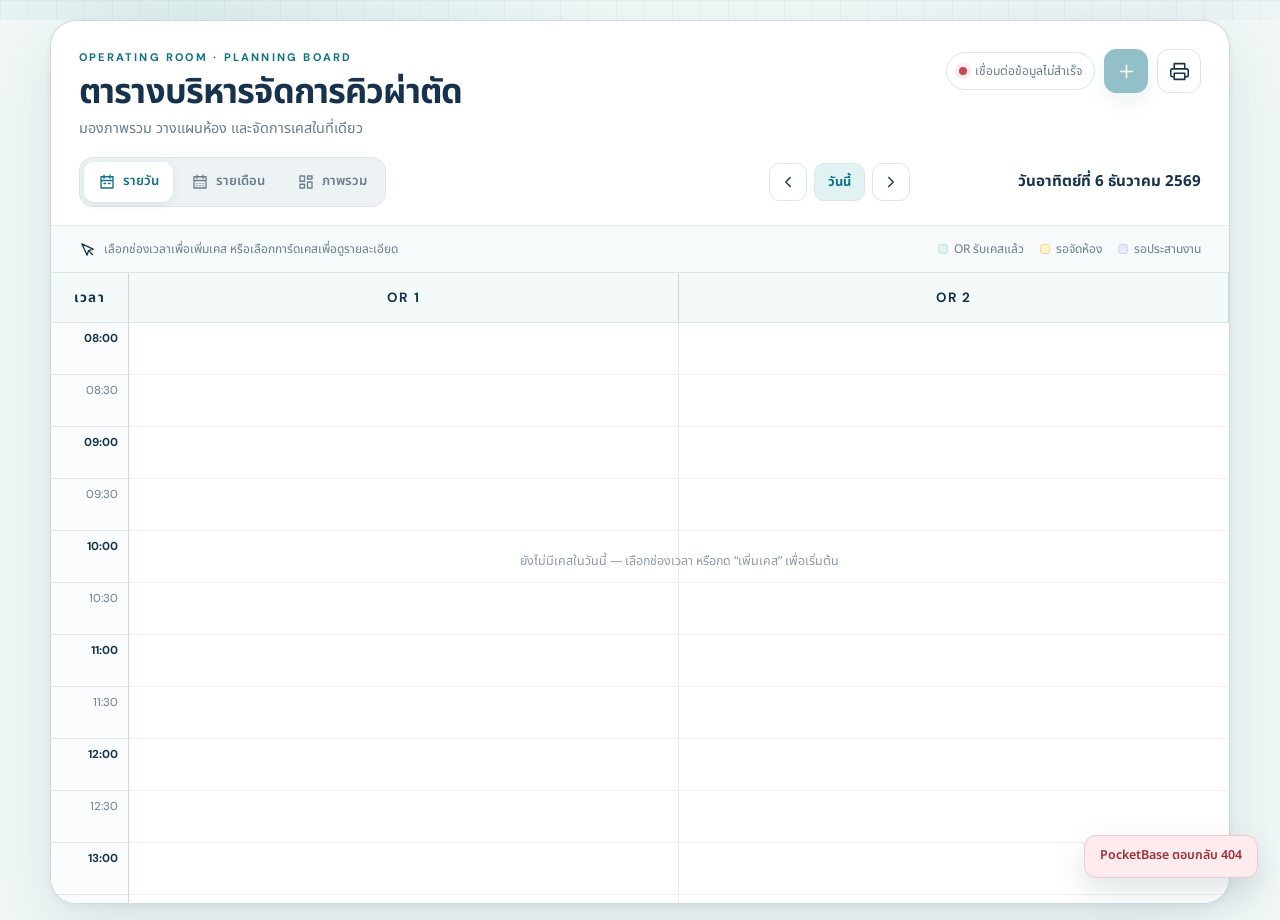
==== index.html @ 8ca9a176 "feat: first version" ====
<!doctype html>
<html lang="th">
  <head>
    <meta charset="UTF-8" />
    <meta name="viewport" content="width=device-width, initial-scale=1.0" />
    <meta
      name="description"
      content="ตารางบริหารจัดการคิวผ่าตัดสำหรับทีม OPD และห้องผ่าตัด"
    />
    <meta name="theme-color" content="#0f7185" />
    <title>OR Planning Board</title>
    <link rel="stylesheet" href="./styles.css" />
    <script src="./config.js" defer></script>
    <script src="./app.js" defer></script>
  </head>
  <body>
    <div class="page-grid" aria-hidden="true"></div>

    <main class="app-shell">
      <header class="app-header">
        <div class="title-wrap">
          <p class="eyebrow">OPERATING ROOM · PLANNING BOARD</p>
          <h1>ตารางบริหารจัดการคิวผ่าตัด</h1>
          <p class="subtitle">มองภาพรวม วางแผนห้อง และจัดการเคสในที่เดียว</p>
        </div>

        <div class="header-actions">
          <button
            id="sync-status"
            class="sync-chip"
            type="button"
            aria-label="สถานะการจัดเก็บข้อมูล"
          >
            <span class="sync-dot" aria-hidden="true"></span>
            <span id="sync-status-label">กำลังเตรียมข้อมูล</span>
          </button>
          <button
            id="add-case-button"
            class="icon-button primary"
            type="button"
            aria-label="เพิ่มเคสผ่าตัด"
            title="เพิ่มเคสผ่าตัด"
          >
            <svg viewBox="0 0 24 24" aria-hidden="true">
              <path d="M12 5v14M5 12h14" />
            </svg>
          </button>
          <button
            id="print-button"
            class="icon-button"
            type="button"
            aria-label="พิมพ์ตาราง"
            title="พิมพ์ตาราง"
          >
            <svg viewBox="0 0 24 24" aria-hidden="true">
              <path d="M6 9V3h12v6M6 18H4a2 2 0 0 1-2-2v-5a2 2 0 0 1 2-2h16a2 2 0 0 1 2 2v5a2 2 0 0 1-2 2h-2" />
              <path d="M6 14h12v7H6z" />
            </svg>
          </button>
        </div>
      </header>

      <section class="planner-toolbar" aria-label="ตัวควบคุมตาราง">
        <nav class="view-switcher" aria-label="เลือกรูปแบบการแสดงตาราง">
          <button class="view-tab active" type="button" data-view="daily" aria-label="รายวัน" aria-pressed="true">
            <svg viewBox="0 0 24 24" aria-hidden="true">
              <path d="M4 5h16v15H4zM8 3v4M16 3v4M4 10h16" />
              <path d="M8 14h2M14 14h2" />
            </svg>
            <span>รายวัน</span>
          </button>
          <button class="view-tab" type="button" data-view="monthly" aria-label="รายเดือน" aria-pressed="false">
            <svg viewBox="0 0 24 24" aria-hidden="true">
              <path d="M4 5h16v15H4zM8 3v4M16 3v4M4 10h16" />
              <path d="M8 14h.01M12 14h.01M16 14h.01M8 17h.01M12 17h.01M16 17h.01" />
            </svg>
            <span>รายเดือน</span>
          </button>
          <button class="view-tab" type="button" data-view="dashboard" aria-label="ภาพรวม" aria-pressed="false">
            <svg viewBox="0 0 24 24" aria-hidden="true">
              <path d="M4 4h6v7H4zM14 4h6v4h-6zM14 12h6v8h-6zM4 15h6v5H4z" />
            </svg>
            <span>ภาพรวม</span>
          </button>
        </nav>

        <div class="date-navigator" aria-label="เลือกช่วงเวลาที่แสดง">
          <button id="previous-period" class="small-button" type="button" aria-label="ช่วงเวลาก่อนหน้า">
            <svg viewBox="0 0 24 24" aria-hidden="true"><path d="m15 18-6-6 6-6" /></svg>
          </button>
          <button id="today-button" class="today-button" type="button">วันนี้</button>
          <button id="next-period" class="small-button" type="button" aria-label="ช่วงเวลาถัดไป">
            <svg viewBox="0 0 24 24" aria-hidden="true"><path d="m9 18 6-6-6-6" /></svg>
          </button>
          <p id="date-display" class="date-display" aria-live="polite"></p>
        </div>
      </section>

      <section class="guide-bar" aria-label="คำแนะนำและสถานะ">
        <p>
          <svg viewBox="0 0 24 24" aria-hidden="true">
            <path d="m4 4 7.4 16 2.1-6.5L20 11.4z" />
            <path d="m14 14 5 5" />
          </svg>
          เลือกช่องเวลาเพื่อเพิ่มเคส หรือเลือกการ์ดเคสเพื่อดูรายละเอียด
        </p>
        <div class="legend" aria-label="คำอธิบายสถานะ">
          <span><i class="status-swatch confirmed"></i>OR รับเคสแล้ว</span>
          <span><i class="status-swatch waitlist"></i>รอจัดห้อง</span>
          <span><i class="status-swatch coordination"></i>รอประสานงาน</span>
        </div>
      </section>

      <section id="daily-view" class="view-panel" aria-label="ตารางคิวผ่าตัดรายวัน">
        <div class="timetable-scroll">
          <div id="calendar-grid" class="schedule-grid"></div>
        </div>
      </section>

      <section id="monthly-view" class="view-panel" aria-label="ปฏิทินคิวผ่าตัดรายเดือน" hidden>
        <div class="month-header">
          <div>
            <p class="section-kicker">MONTHLY CAPACITY</p>
            <h2 id="monthly-heading"></h2>
          </div>
          <p id="month-summary" class="month-summary"></p>
        </div>
        <div id="month-grid" class="month-grid"></div>
      </section>

      <section id="dashboard-view" class="view-panel dashboard-panel" aria-label="ภาพรวมคิวผ่าตัด" hidden>
        <div class="dashboard-heading-row">
          <div>
            <p class="section-kicker">MONTHLY SNAPSHOT</p>
            <h2 id="dashboard-heading"></h2>
          </div>
          <p>ภาพรวมภาระงานและสถานะของทุกห้องผ่าตัด</p>
        </div>

        <div class="metric-grid">
          <article class="metric-card total">
            <span class="metric-icon" aria-hidden="true">
              <svg viewBox="0 0 24 24"><path d="M4 5h16v15H4zM8 3v4M16 3v4M4 10h16" /></svg>
            </span>
            <div><p>เคสทั้งหมด</p><strong id="metric-total">0</strong><small>เคสในเดือนนี้</small></div>
          </article>
          <article class="metric-card confirmed">
            <span class="metric-icon" aria-hidden="true">
              <svg viewBox="0 0 24 24"><path d="m5 12 4 4L19 6" /></svg>
            </span>
            <div><p>รับเคสแล้ว</p><strong id="metric-confirmed">0</strong><small>พร้อมเข้าตาราง OR</small></div>
          </article>
          <article class="metric-card waitlist">
            <span class="metric-icon" aria-hidden="true">
              <svg viewBox="0 0 24 24"><circle cx="12" cy="12" r="9" /><path d="M12 7v5l3 2" /></svg>
            </span>
            <div><p>รอจัดห้อง</p><strong id="metric-waitlist">0</strong><small>ต้องจัดสรรเวลา</small></div>
          </article>
          <article class="metric-card coordination">
            <span class="metric-icon" aria-hidden="true">
              <svg viewBox="0 0 24 24"><path d="M8 11a4 4 0 1 1 8 0v3a4 4 0 0 1-8 0z" /><path d="M5 20c1.5-3 4-4 7-4s5.5 1 7 4" /></svg>
            </span>
            <div><p>รอประสานงาน</p><strong id="metric-coordination">0</strong><small>ติดตามข้อมูลเพิ่มเติม</small></div>
          </article>
        </div>

        <div class="dashboard-grid">
          <article class="dashboard-card">
            <div class="card-heading">
              <div><p class="section-kicker">STATUS MIX</p><h3>สัดส่วนสถานะ</h3></div>
            </div>
            <div id="status-breakdown" class="status-breakdown"></div>
          </article>

          <article class="dashboard-card">
            <div class="card-heading">
              <div><p class="section-kicker">BUSIEST DAYS</p><h3>วันที่มีเคสมากที่สุด</h3></div>
            </div>
            <div id="busy-days-list" class="busy-days-list"></div>
          </article>

          <article class="dashboard-card usage-card">
            <div class="card-heading">
              <div><p class="section-kicker">ROOM LOAD</p><h3>ชั่วโมงใช้งานห้องผ่าตัด</h3></div>
            </div>
            <div id="room-usage" class="room-usage"></div>
          </article>
        </div>
      </section>
    </main>

    <div id="case-modal" class="modal" hidden>
      <button class="modal-backdrop" type="button" data-close-modal aria-label="ปิดหน้าต่าง"></button>
      <section class="modal-card case-modal-card" role="dialog" aria-modal="true" aria-labelledby="case-form-title">
        <header class="modal-header">
          <div>
            <p class="section-kicker">SURGERY CASE</p>
            <h2 id="case-form-title">เพิ่มเคสผ่าตัด</h2>
          </div>
          <button id="close-modal" class="icon-button compact" type="button" aria-label="ปิดหน้าต่าง">
            <svg viewBox="0 0 24 24" aria-hidden="true"><path d="M6 6l12 12M18 6 6 18" /></svg>
          </button>
        </header>

        <form id="case-form" novalidate>
          <div class="form-grid">
            <label class="field">
              <span>วันผ่าตัด</span>
              <input id="surgery-date" name="surgery_date" type="date" required />
            </label>
            <label class="field">
              <span>ห้องผ่าตัด</span>
              <select id="operating-room" name="operating_room" required>
                <option value="OR 1">OR 1</option>
                <option value="OR 2">OR 2</option>
              </select>
            </label>
            <label class="field">
              <span>เวลาเริ่ม</span>
              <select id="start-time" name="start_time" required></select>
            </label>
            <label class="field">
              <span>ระยะเวลาโดยประมาณ</span>
              <select id="duration" name="duration" required>
                <option value="30">30 นาที</option>
                <option value="60" selected>60 นาที</option>
                <option value="90">90 นาที</option>
                <option value="120">2 ชั่วโมง</option>
                <option value="180">3 ชั่วโมง</option>
                <option value="240">4 ชั่วโมง</option>
              </select>
            </label>
            <label class="field full">
              <span>รายชื่อผู้ป่วย (ชื่อ–นามสกุล)</span>
              <input
                id="patient-name"
                name="patient_name"
                type="text"
                placeholder="กรอกชื่อและนามสกุลผู้ป่วย"
                autocomplete="off"
                required
              />
            </label>
            <label class="field">
              <span>HN</span>
              <input id="hn" name="hn" type="text" placeholder="ตัวอย่าง: HN-000123" autocomplete="off" />
            </label>
            <label class="field">
              <span>แพทย์ผู้ทำหัตถการ</span>
              <input id="doctor" name="doctor" type="text" placeholder="ชื่อแพทย์" autocomplete="off" required />
            </label>
            <label class="field full">
              <span>หัตถการ</span>
              <textarea
                id="procedure"
                name="procedure"
                rows="3"
                placeholder="ระบุชื่อหัตถการหรือรายละเอียดสำคัญ"
                required
              ></textarea>
            </label>
            <label class="field">
              <span>ประเภทการระงับความรู้สึก</span>
              <select id="anesthesia" name="anesthesia" required>
                <option value="general">ดมยาสลบ</option>
                <option value="local">ฉีดยาชา</option>
                <option value="regional">ระงับความรู้สึกเฉพาะส่วน</option>
              </select>
            </label>
            <label class="field">
              <span>สถานะ</span>
              <select id="status" name="status" required>
                <option value="confirmed">OR รับเคสแล้ว</option>
                <option value="waitlist">รอจัดห้อง</option>
                <option value="coordination">รอประสานงาน</option>
              </select>
            </label>
          </div>

          <p id="form-error" class="form-error" role="alert" hidden></p>

          <footer class="modal-actions">
            <button id="delete-case-button" class="button danger ghost" type="button" hidden>ลบเคส</button>
            <span class="action-spacer"></span>
            <button id="cancel-button" class="button secondary" type="button">ยกเลิก</button>
            <button id="save-case-button" class="button primary" type="submit">
              <span class="button-label">บันทึกลงตาราง</span>
              <span class="button-loader" aria-hidden="true"></span>
            </button>
          </footer>
        </form>
      </section>
    </div>

    <div id="delete-modal" class="modal" hidden>
      <button class="modal-backdrop" type="button" data-close-delete aria-label="ปิดหน้าต่าง"></button>
      <section class="modal-card confirm-card" role="alertdialog" aria-modal="true" aria-labelledby="delete-title">
        <div class="danger-mark" aria-hidden="true">
          <svg viewBox="0 0 24 24"><path d="M12 8v5M12 17h.01" /><path d="M10.3 3.8 2.6 17.2A2 2 0 0 0 4.3 20h15.4a2 2 0 0 0 1.7-2.8L13.7 3.8a2 2 0 0 0-3.4 0z" /></svg>
        </div>
        <h2 id="delete-title">ลบเคสนี้ใช่ไหม</h2>
        <p>ข้อมูลเคสจะถูกนำออกจากตาราง และไม่สามารถย้อนกลับได้</p>
        <div class="confirm-actions">
          <button id="keep-case-button" class="button secondary" type="button">เก็บเคสไว้</button>
          <button id="confirm-delete-button" class="button danger" type="button">ลบเคส</button>
        </div>
      </section>
    </div>

    <div id="auth-modal" class="modal" hidden>
      <button class="modal-backdrop" type="button" data-close-auth aria-label="ปิดหน้าต่าง"></button>
      <section class="modal-card auth-card" role="dialog" aria-modal="true" aria-labelledby="auth-title">
        <header class="modal-header">
          <div>
            <h2 id="auth-title">เข้าสู่ระบบสำหรับเจ้าหน้าที่</h2>
          </div>
          <button id="close-auth" class="icon-button compact" type="button" aria-label="ปิดหน้าต่าง">
            <svg viewBox="0 0 24 24" aria-hidden="true"><path d="M6 6l12 12M18 6 6 18" /></svg>
          </button>
        </header>
        <form id="auth-form">
          <label class="field">
            <span>อีเมล</span>
            <input id="auth-identity" name="identity" type="text" autocomplete="username" required />
          </label>
          <label class="field">
            <span>รหัสผ่าน</span>
            <input id="auth-password" name="password" type="password" autocomplete="current-password" required />
          </label>
          <p id="auth-error" class="form-error" role="alert" hidden></p>
          <div class="confirm-actions auth-actions">
            <button id="logout-button" class="button danger ghost" type="button" hidden>ออกจากระบบ</button>
            <button id="login-button" class="button primary" type="submit">เข้าสู่ระบบ</button>
          </div>
        </form>
      </section>
    </div>

    <div id="toast" class="toast" role="status" aria-live="polite" aria-atomic="true"></div>

    <template id="empty-state-template">
      <div class="empty-state">
        <span class="empty-icon" aria-hidden="true">
          <svg viewBox="0 0 24 24"><path d="M4 5h16v15H4zM8 3v4M16 3v4M4 10h16" /><path d="M9 15h6" /></svg>
        </span>
        <p></p>
      </div>
    </template>
  </body>
</html>
---- styles.css ----
@import url("https://fonts.googleapis.com/css2?family=DM+Sans:wght@400;500;600;700&family=Noto+Sans+Thai:wght@400;500;600;700&display=swap");

:root {
  color-scheme: light;
  --ink: #17324d;
  --muted: #6b7d8d;
  --subtle: #8c9aa7;
  --line: #dce5e8;
  --line-strong: #cbd8dc;
  --canvas: #f2f8f8;
  --surface: #ffffff;
  --surface-soft: #f7fafb;
  --teal: #0f7185;
  --teal-dark: #0a5c6e;
  --teal-soft: #e1f2f2;
  --confirmed: #36a68d;
  --confirmed-soft: #dff4ee;
  --waitlist: #d7a927;
  --waitlist-soft: #fff3cc;
  --coordination: #6d83b3;
  --coordination-soft: #e4ebf8;
  --danger: #c44b53;
  --danger-soft: #fdebed;
  --shadow: 0 24px 70px rgba(35, 73, 86, 0.13), 0 2px 8px rgba(35, 73, 86, 0.06);
  --slot-height: 52px;
}

* {
  box-sizing: border-box;
}

html {
  min-width: 320px;
  background: var(--canvas);
}

body {
  margin: 0;
  min-width: 320px;
  min-height: 100vh;
  color: var(--ink);
  font-family: "Noto Sans Thai", "DM Sans", system-ui, -apple-system, BlinkMacSystemFont, "Segoe UI", sans-serif;
  line-height: 1.5;
  background: var(--canvas);
}

button,
input,
select,
textarea {
  font: inherit;
}

button {
  color: inherit;
}

button:focus-visible,
input:focus-visible,
select:focus-visible,
textarea:focus-visible {
  outline: 3px solid rgba(15, 113, 133, 0.22);
  outline-offset: 2px;
}

[hidden] {
  display: none !important;
}

.page-grid {
  position: fixed;
  inset: 0;
  z-index: -1;
  background-image:
    linear-gradient(rgba(20, 95, 110, 0.045) 1px, transparent 1px),
    linear-gradient(90deg, rgba(20, 95, 110, 0.045) 1px, transparent 1px),
    radial-gradient(circle at 15% 0%, rgba(62, 165, 174, 0.11), transparent 30%),
    radial-gradient(circle at 90% 20%, rgba(109, 131, 179, 0.08), transparent 28%);
  background-size: 28px 28px, 28px 28px, auto, auto;
}

.app-shell {
  width: min(1180px, calc(100% - 40px));
  min-height: calc(100vh - 40px);
  margin: 20px auto;
  overflow: hidden;
  border: 1px solid rgba(188, 207, 211, 0.75);
  border-radius: 26px;
  background: rgba(255, 255, 255, 0.94);
  box-shadow: var(--shadow);
  backdrop-filter: blur(18px);
}

.app-header {
  display: flex;
  align-items: flex-start;
  justify-content: space-between;
  gap: 24px;
  padding: 28px 28px 18px;
}

.title-wrap {
  min-width: 0;
}

.eyebrow,
.section-kicker {
  margin: 0 0 5px;
  color: var(--teal);
  font-family: "DM Sans", sans-serif;
  font-size: 0.69rem;
  font-weight: 700;
  letter-spacing: 0.2em;
}

h1,
h2,
h3,
p {
  margin-top: 0;
}

h1 {
  margin-bottom: 4px;
  font-size: clamp(1.55rem, 3vw, 2.15rem);
  line-height: 1.25;
  letter-spacing: -0.025em;
}

.subtitle {
  margin-bottom: 0;
  color: var(--muted);
  font-size: 0.9rem;
}

.header-actions {
  display: flex;
  align-items: center;
  gap: 9px;
}

.icon-button,
.small-button,
.view-tab,
.today-button,
.sync-chip {
  border: 1px solid var(--line);
  background: var(--surface);
  cursor: pointer;
  transition: border-color 160ms ease, background 160ms ease, color 160ms ease, transform 160ms ease, box-shadow 160ms ease;
}

.icon-button:hover,
.small-button:hover,
.today-button:hover,
.sync-chip:hover {
  border-color: #b7cacf;
  background: var(--surface-soft);
}

.icon-button:active,
.small-button:active,
.today-button:active,
.view-tab:active,
.button:active {
  transform: translateY(1px);
}

.icon-button:disabled,
.slot-cell:disabled {
  cursor: not-allowed;
  opacity: 0.45;
}

.icon-button {
  display: inline-grid;
  width: 44px;
  height: 44px;
  flex: 0 0 auto;
  place-items: center;
  padding: 0;
  border-radius: 12px;
}

.icon-button.primary {
  border-color: var(--teal);
  color: #fff;
  background: var(--teal);
  box-shadow: 0 8px 20px rgba(15, 113, 133, 0.18);
}

.icon-button.primary:hover {
  border-color: var(--teal-dark);
  background: var(--teal-dark);
}

.icon-button.compact {
  width: 40px;
  height: 40px;
}

.icon-button svg,
.small-button svg,
.view-tab svg,
.guide-bar svg,
.metric-icon svg,
.empty-icon svg,
.danger-mark svg {
  width: 21px;
  height: 21px;
  fill: none;
  stroke: currentColor;
  stroke-width: 1.8;
  stroke-linecap: round;
  stroke-linejoin: round;
}

.sync-chip {
  display: inline-flex;
  align-items: center;
  gap: 8px;
  min-height: 38px;
  padding: 7px 12px;
  border-radius: 999px;
  color: var(--muted);
  font-size: 0.76rem;
  white-space: nowrap;
}

.sync-chip:disabled {
  cursor: default;
}

.sync-dot {
  width: 8px;
  height: 8px;
  flex: 0 0 auto;
  border-radius: 50%;
  background: var(--confirmed);
  box-shadow: 0 0 0 4px var(--confirmed-soft);
}

.sync-chip.loading .sync-dot {
  background: var(--waitlist);
  box-shadow: 0 0 0 4px var(--waitlist-soft);
  animation: pulse 1.2s infinite;
}

.sync-chip.error .sync-dot {
  background: var(--danger);
  box-shadow: 0 0 0 4px var(--danger-soft);
}

@keyframes pulse {
  50% { opacity: 0.45; }
}

.planner-toolbar {
  display: flex;
  align-items: center;
  justify-content: space-between;
  gap: 18px;
  padding: 0 28px 18px;
}

.view-switcher {
  display: flex;
  gap: 4px;
  padding: 4px;
  border: 1px solid var(--line);
  border-radius: 14px;
  background: #edf3f4;
}

.view-tab {
  display: inline-flex;
  align-items: center;
  gap: 7px;
  min-height: 40px;
  padding: 8px 13px;
  border-color: transparent;
  border-radius: 10px;
  color: var(--muted);
  background: transparent;
  font-size: 0.82rem;
  font-weight: 600;
}

.view-tab svg {
  width: 18px;
  height: 18px;
}

.view-tab:hover {
  color: var(--ink);
}

.view-tab.active {
  color: var(--teal);
  background: #fff;
  box-shadow: 0 2px 8px rgba(32, 70, 82, 0.1);
}

.date-navigator {
  display: flex;
  align-items: center;
  gap: 7px;
}

.small-button,
.today-button {
  height: 38px;
  border-radius: 10px;
}

.small-button {
  display: inline-grid;
  width: 38px;
  place-items: center;
  padding: 0;
}

.small-button svg {
  width: 18px;
  height: 18px;
}

.today-button {
  padding: 0 13px;
  color: var(--teal);
  background: var(--teal-soft);
  font-size: 0.8rem;
  font-weight: 700;
}

.date-display {
  min-width: 270px;
  margin: 0 0 0 14px;
  color: var(--ink);
  font-size: 0.95rem;
  font-weight: 700;
  text-align: right;
}

.guide-bar {
  display: flex;
  align-items: center;
  justify-content: space-between;
  gap: 18px;
  min-height: 48px;
  padding: 10px 28px;
  border-top: 1px solid #e8eef0;
  border-bottom: 1px solid var(--line);
  color: var(--muted);
  background: #f6fafb;
  font-size: 0.75rem;
}

.guide-bar p {
  display: flex;
  align-items: center;
  gap: 8px;
  margin: 0;
}

.guide-bar svg {
  width: 17px;
  height: 17px;
  color: var(--ink);
}

.legend {
  display: flex;
  align-items: center;
  gap: 16px;
  white-space: nowrap;
}

.legend span {
  display: inline-flex;
  align-items: center;
  gap: 6px;
}

.status-swatch {
  width: 10px;
  height: 10px;
  border-radius: 3px;
}

.status-swatch.confirmed { background: var(--confirmed-soft); border: 1px solid #bfe6da; }
.status-swatch.waitlist { background: var(--waitlist-soft); border: 1px solid #f0d98e; }
.status-swatch.coordination { background: var(--coordination-soft); border: 1px solid #ccd7ec; }

.view-panel {
  min-height: 520px;
}

.timetable-scroll {
  overflow: auto;
  max-height: calc(100vh - 270px);
  min-height: 520px;
}

.schedule-grid {
  position: relative;
  display: grid;
  grid-template-columns: 78px minmax(310px, 1fr) minmax(310px, 1fr);
  grid-template-rows: 50px repeat(24, var(--slot-height));
  min-width: 700px;
}

.grid-header,
.time-cell,
.slot-cell {
  border-right: 1px solid var(--line-strong);
  border-bottom: 1px solid var(--line);
}

.grid-header {
  position: sticky;
  top: 0;
  z-index: 8;
  display: grid;
  place-items: center;
  color: var(--ink);
  background: rgba(244, 249, 249, 0.98);
  font-family: "DM Sans", "Noto Sans Thai", sans-serif;
  font-size: 0.84rem;
  font-weight: 700;
  letter-spacing: 0.08em;
  backdrop-filter: blur(8px);
}

.grid-header:last-of-type,
.slot-cell.room-two {
  border-right: 0;
}

.time-cell {
  display: flex;
  align-items: flex-start;
  justify-content: flex-end;
  padding: 7px 10px 0 4px;
  color: var(--muted);
  background: #fbfcfd;
  font-family: "DM Sans", sans-serif;
  font-size: 0.72rem;
  font-variant-numeric: tabular-nums;
}

.time-cell.full-hour {
  color: var(--ink);
  font-weight: 700;
}

.slot-cell {
  width: 100%;
  min-width: 0;
  padding: 0;
  border-top: 0;
  border-left: 0;
  color: transparent;
  background: rgba(255, 255, 255, 0.5);
  cursor: cell;
}

.slot-cell:hover {
  background: rgba(15, 113, 133, 0.045);
  box-shadow: inset 0 0 0 1px rgba(15, 113, 133, 0.16);
}

.slot-cell:disabled:hover {
  background: rgba(255, 255, 255, 0.5);
  box-shadow: none;
}

.case-card {
  position: relative;
  z-index: 4;
  display: flex;
  min-height: 0;
  flex-direction: column;
  align-items: flex-start;
  gap: 1px;
  margin: 3px 5px;
  overflow: hidden;
  padding: 7px 10px 6px 13px;
  border: 1px solid transparent;
  border-radius: 9px;
  color: var(--ink);
  text-align: left;
  cursor: pointer;
  box-shadow: 0 2px 8px rgba(39, 73, 80, 0.07);
  transition: filter 140ms ease, transform 140ms ease, box-shadow 140ms ease;
}

.case-card::before {
  position: absolute;
  inset: 0 auto 0 0;
  width: 4px;
  background: currentColor;
  content: "";
}

.case-card:hover {
  z-index: 6;
  filter: saturate(1.08);
  transform: translateY(-1px);
  box-shadow: 0 8px 20px rgba(39, 73, 80, 0.13);
}

.case-card.confirmed {
  border-color: #bee5da;
  color: #21806d;
  background: var(--confirmed-soft);
}

.case-card.waitlist {
  border-color: #efd98e;
  color: #a27a0b;
  background: var(--waitlist-soft);
}

.case-card.coordination {
  border-color: #cbd6eb;
  color: #566e9f;
  background: var(--coordination-soft);
}

.case-card > * {
  max-width: 100%;
  overflow: hidden;
  color: var(--ink);
  text-overflow: ellipsis;
  white-space: nowrap;
}

.case-time {
  font-family: "DM Sans", "Noto Sans Thai", sans-serif;
  font-size: 0.68rem;
  font-weight: 700;
  letter-spacing: 0.02em;
}

.case-patient {
  font-size: 0.78rem;
  font-weight: 700;
}

.case-procedure {
  color: var(--muted);
  font-size: 0.68rem;
}

.daily-empty {
  position: absolute;
  top: 280px;
  left: 78px;
  right: 0;
  z-index: 2;
  color: var(--subtle);
  font-size: 0.78rem;
  text-align: center;
  pointer-events: none;
}

.month-header,
.dashboard-heading-row {
  display: flex;
  align-items: end;
  justify-content: space-between;
  gap: 18px;
  padding: 24px 28px 18px;
}

.month-header h2,
.dashboard-heading-row h2 {
  margin-bottom: 0;
  font-size: 1.35rem;
}

.month-summary,
.dashboard-heading-row > p {
  margin-bottom: 1px;
  color: var(--muted);
  font-size: 0.82rem;
}

.month-grid {
  display: grid;
  grid-template-columns: repeat(7, 1fr);
  padding: 0 28px 28px;
}

.weekday {
  padding: 9px 8px;
  border-bottom: 1px solid var(--line-strong);
  color: var(--muted);
  font-size: 0.72rem;
  font-weight: 700;
  text-align: center;
}

.month-day {
  position: relative;
  min-height: 104px;
  padding: 10px;
  border: 0;
  border-right: 1px solid var(--line);
  border-bottom: 1px solid var(--line);
  color: var(--ink);
  background: #fff;
  text-align: left;
  cursor: pointer;
  transition: background 150ms ease, box-shadow 150ms ease;
}

.month-day:nth-child(7n + 7) {
  border-right: 0;
}

.month-day:hover {
  z-index: 2;
  background: #f6fbfb;
  box-shadow: inset 0 0 0 1px rgba(15, 113, 133, 0.22);
}

.month-day.outside {
  color: #b4bec6;
  background: #fafcfc;
}

.month-day.selected {
  background: #eef8f8;
  box-shadow: inset 0 0 0 2px var(--teal);
}

.month-day.today .day-number {
  color: #fff;
  background: var(--teal);
}

.day-number {
  display: inline-grid;
  width: 28px;
  height: 28px;
  place-items: center;
  border-radius: 50%;
  font-family: "DM Sans", sans-serif;
  font-size: 0.78rem;
  font-weight: 700;
}

.day-case-count {
  position: absolute;
  top: 13px;
  right: 10px;
  color: var(--muted);
  font-size: 0.68rem;
  font-weight: 600;
}

.month-cases {
  display: flex;
  flex-direction: column;
  gap: 4px;
  margin-top: 8px;
}

.month-case {
  display: flex;
  align-items: center;
  gap: 5px;
  min-width: 0;
  color: var(--muted);
  font-size: 0.65rem;
}

.month-case i {
  width: 7px;
  height: 7px;
  flex: 0 0 auto;
  border-radius: 2px;
}

.month-case i.confirmed { background: var(--confirmed); }
.month-case i.waitlist { background: var(--waitlist); }
.month-case i.coordination { background: var(--coordination); }

.month-case span {
  overflow: hidden;
  text-overflow: ellipsis;
  white-space: nowrap;
}

.more-cases {
  color: var(--teal);
  font-size: 0.64rem;
  font-weight: 700;
}

.dashboard-panel {
  padding-bottom: 28px;
  background: #fafcfc;
}

.metric-grid {
  display: grid;
  grid-template-columns: repeat(4, 1fr);
  gap: 12px;
  padding: 0 28px 16px;
}

.metric-card {
  display: flex;
  align-items: center;
  gap: 13px;
  min-width: 0;
  padding: 18px;
  border: 1px solid var(--line);
  border-radius: 16px;
  background: #fff;
  box-shadow: 0 4px 14px rgba(43, 72, 82, 0.045);
}

.metric-icon {
  display: grid;
  width: 42px;
  height: 42px;
  flex: 0 0 auto;
  place-items: center;
  border-radius: 13px;
  color: var(--teal);
  background: var(--teal-soft);
}

.metric-card.confirmed .metric-icon { color: var(--confirmed); background: var(--confirmed-soft); }
.metric-card.waitlist .metric-icon { color: #ac810f; background: var(--waitlist-soft); }
.metric-card.coordination .metric-icon { color: var(--coordination); background: var(--coordination-soft); }

.metric-card p,
.metric-card small {
  display: block;
  margin: 0;
  color: var(--muted);
}

.metric-card p {
  font-size: 0.76rem;
  font-weight: 600;
}

.metric-card strong {
  display: block;
  margin: 1px 0 -1px;
  font-family: "DM Sans", sans-serif;
  font-size: 1.65rem;
  line-height: 1.1;
}

.metric-card small {
  overflow: hidden;
  font-size: 0.64rem;
  text-overflow: ellipsis;
  white-space: nowrap;
}

.dashboard-grid {
  display: grid;
  grid-template-columns: 1fr 1fr;
  gap: 14px;
  padding: 0 28px;
}

.dashboard-card {
  min-width: 0;
  padding: 20px;
  border: 1px solid var(--line);
  border-radius: 16px;
  background: #fff;
}

.dashboard-card.usage-card {
  grid-column: 1 / -1;
}

.card-heading {
  display: flex;
  align-items: center;
  justify-content: space-between;
  margin-bottom: 18px;
}

.card-heading h3 {
  margin-bottom: 0;
  font-size: 1rem;
}

.status-breakdown {
  display: flex;
  flex-direction: column;
  gap: 14px;
}

.breakdown-row {
  display: grid;
  grid-template-columns: minmax(110px, auto) 1fr 42px;
  align-items: center;
  gap: 10px;
  font-size: 0.75rem;
}

.breakdown-label {
  display: inline-flex;
  align-items: center;
  gap: 7px;
  white-space: nowrap;
}

.breakdown-label i {
  width: 9px;
  height: 9px;
  border-radius: 3px;
}

.breakdown-track,
.usage-track {
  height: 8px;
  overflow: hidden;
  border-radius: 999px;
  background: #edf2f3;
}

.breakdown-bar,
.usage-bar {
  width: 0;
  height: 100%;
  border-radius: inherit;
  transition: width 300ms ease;
}

.breakdown-number {
  color: var(--muted);
  font-family: "DM Sans", sans-serif;
  font-size: 0.7rem;
  text-align: right;
}

.busy-days-list {
  display: flex;
  min-height: 118px;
  flex-direction: column;
  gap: 8px;
}

.busy-day {
  display: grid;
  grid-template-columns: 34px 1fr auto;
  align-items: center;
  gap: 10px;
  padding: 7px 9px;
  border-radius: 10px;
  background: var(--surface-soft);
}

.busy-rank {
  display: grid;
  width: 26px;
  height: 26px;
  place-items: center;
  border-radius: 8px;
  color: var(--teal);
  background: var(--teal-soft);
  font-family: "DM Sans", sans-serif;
  font-size: 0.7rem;
  font-weight: 700;
}

.busy-date {
  margin: 0;
  font-size: 0.74rem;
  font-weight: 600;
}

.busy-count {
  color: var(--muted);
  font-size: 0.7rem;
}

.room-usage {
  display: grid;
  grid-template-columns: repeat(2, 1fr);
  gap: 20px;
}

.usage-item {
  display: grid;
  grid-template-columns: 50px 1fr auto;
  align-items: center;
  gap: 12px;
}

.usage-room {
  font-family: "DM Sans", sans-serif;
  font-size: 0.78rem;
  font-weight: 700;
}

.usage-value {
  color: var(--muted);
  font-family: "DM Sans", "Noto Sans Thai", sans-serif;
  font-size: 0.7rem;
  white-space: nowrap;
}

.empty-state {
  display: flex;
  min-height: 118px;
  flex-direction: column;
  align-items: center;
  justify-content: center;
  gap: 8px;
  color: var(--subtle);
  text-align: center;
}

.empty-state p {
  margin: 0;
  font-size: 0.75rem;
}

.empty-icon {
  display: grid;
  width: 38px;
  height: 38px;
  place-items: center;
  border-radius: 12px;
  color: var(--teal);
  background: var(--teal-soft);
}

.modal {
  position: fixed;
  inset: 0;
  z-index: 50;
  display: grid;
  overflow: auto;
  place-items: center;
  padding: 28px 16px;
}

.modal-backdrop {
  position: fixed;
  inset: 0;
  border: 0;
  background: rgba(29, 53, 67, 0.56);
  cursor: default;
  backdrop-filter: blur(5px);
  animation: fade-in 160ms ease both;
}

.modal-card {
  position: relative;
  z-index: 1;
  width: min(100%, 680px);
  overflow: hidden;
  border: 1px solid rgba(255, 255, 255, 0.7);
  border-radius: 20px;
  background: #fff;
  box-shadow: 0 30px 90px rgba(20, 42, 52, 0.28);
  animation: modal-in 180ms ease both;
}

@keyframes fade-in {
  from { opacity: 0; }
}

@keyframes modal-in {
  from { opacity: 0; transform: translateY(10px) scale(0.985); }
}

.modal-header {
  display: flex;
  align-items: center;
  justify-content: space-between;
  gap: 18px;
  padding: 20px 20px 17px;
  border-bottom: 1px solid var(--line);
}

.modal-header h2 {
  margin-bottom: 0;
  font-size: 1.25rem;
}

#case-form,
#auth-form {
  padding: 18px 20px 20px;
}

.form-grid {
  display: grid;
  grid-template-columns: 1fr 1fr;
  gap: 14px;
}

.field {
  display: flex;
  min-width: 0;
  flex-direction: column;
  gap: 6px;
  color: var(--ink);
  font-size: 0.78rem;
  font-weight: 600;
}

.field.full {
  grid-column: 1 / -1;
}

.field input,
.field select,
.field textarea {
  width: 100%;
  min-height: 44px;
  padding: 9px 11px;
  border: 1px solid var(--line-strong);
  border-radius: 10px;
  color: var(--ink);
  background: #fff;
  font-size: 0.85rem;
  font-weight: 400;
  transition: border-color 150ms ease, box-shadow 150ms ease;
}

.field textarea {
  min-height: 84px;
  resize: vertical;
}

.field input::placeholder,
.field textarea::placeholder {
  color: #a3afb7;
}

.field input:hover,
.field select:hover,
.field textarea:hover {
  border-color: #aebfc4;
}

.field input:focus,
.field select:focus,
.field textarea:focus {
  border-color: var(--teal);
  outline: 0;
  box-shadow: 0 0 0 3px rgba(15, 113, 133, 0.12);
}

.form-error {
  margin: 14px 0 0;
  padding: 9px 11px;
  border-radius: 9px;
  color: #9c3038;
  background: var(--danger-soft);
  font-size: 0.75rem;
  font-weight: 500;
}

.modal-actions {
  display: flex;
  align-items: center;
  gap: 9px;
  margin: 20px -20px -20px;
  padding: 14px 20px;
  border-top: 1px solid var(--line);
  background: #fbfcfc;
}

.action-spacer {
  flex: 1;
}

.button {
  min-height: 41px;
  padding: 9px 15px;
  border: 1px solid transparent;
  border-radius: 10px;
  font-size: 0.8rem;
  font-weight: 700;
  cursor: pointer;
  transition: background 150ms ease, border-color 150ms ease, transform 150ms ease, opacity 150ms ease;
}

.button.primary {
  color: #fff;
  background: var(--teal);
}

.button.primary:hover { background: var(--teal-dark); }

.button.secondary {
  border-color: var(--line);
  color: var(--muted);
  background: #fff;
}

.button.secondary:hover { border-color: #b8c9cd; background: var(--surface-soft); }

.button.danger {
  color: #fff;
  background: var(--danger);
}

.button.danger:hover { background: #ac3942; }

.button.danger.ghost {
  color: var(--danger);
  background: var(--danger-soft);
}

.button:disabled {
  cursor: wait;
  opacity: 0.65;
}

.button-loader {
  display: none;
  width: 14px;
  height: 14px;
  border: 2px solid rgba(255, 255, 255, 0.35);
  border-top-color: #fff;
  border-radius: 50%;
  animation: spin 700ms linear infinite;
}

.button.loading {
  display: inline-flex;
  align-items: center;
  gap: 8px;
}

.button.loading .button-loader { display: inline-block; }

@keyframes spin { to { transform: rotate(360deg); } }

.confirm-card {
  width: min(100%, 410px);
  padding: 28px;
  text-align: center;
}

.danger-mark {
  display: grid;
  width: 54px;
  height: 54px;
  place-items: center;
  margin: 0 auto 15px;
  border-radius: 17px;
  color: var(--danger);
  background: var(--danger-soft);
}

.danger-mark svg {
  width: 27px;
  height: 27px;
}

.confirm-card h2 {
  margin-bottom: 6px;
  font-size: 1.2rem;
}

.confirm-card > p {
  margin-bottom: 22px;
  color: var(--muted);
  font-size: 0.82rem;
}

.confirm-actions {
  display: flex;
  justify-content: center;
  gap: 9px;
}

.auth-card {
  width: min(100%, 460px);
}

.auth-intro {
  margin-bottom: 16px;
  color: var(--muted);
  font-size: 0.77rem;
}

.auth-intro code {
  padding: 2px 5px;
  border-radius: 5px;
  color: var(--teal-dark);
  background: var(--teal-soft);
  font-family: ui-monospace, SFMono-Regular, Menlo, monospace;
}

#auth-form .field + .field {
  margin-top: 13px;
}

.auth-actions {
  justify-content: flex-end;
  margin-top: 18px;
}

.auth-actions #logout-button {
  margin-right: auto;
}

.toast {
  position: fixed;
  right: 22px;
  bottom: 22px;
  z-index: 80;
  max-width: min(380px, calc(100% - 44px));
  padding: 11px 15px;
  border: 1px solid #c7e5dc;
  border-radius: 12px;
  color: #206f60;
  background: #effaf6;
  box-shadow: 0 12px 30px rgba(30, 69, 78, 0.14);
  font-size: 0.78rem;
  font-weight: 600;
  opacity: 0;
  pointer-events: none;
  transform: translateY(10px);
  transition: opacity 180ms ease, transform 180ms ease;
}

.toast.show {
  opacity: 1;
  transform: translateY(0);
}

.toast.error {
  border-color: #f0c8cd;
  color: #9c3038;
  background: var(--danger-soft);
}

body.modal-open {
  overflow: hidden;
}

@media (max-width: 980px) {
  .planner-toolbar {
    align-items: flex-start;
    flex-direction: column;
  }

  .date-navigator {
    width: 100%;
  }

  .date-display {
    flex: 1;
  }

  .guide-bar {
    align-items: flex-start;
    flex-direction: column;
    gap: 8px;
  }

  .metric-grid {
    grid-template-columns: repeat(2, 1fr);
  }
}

@media (max-width: 720px) {
  :root { --slot-height: 48px; }

  .app-shell {
    width: 100%;
    min-height: 100vh;
    margin: 0;
    border: 0;
    border-radius: 0;
  }

  .app-header {
    align-items: center;
    padding: 20px 16px 14px;
  }

  .subtitle,
  .sync-chip {
    display: none;
  }

  h1 { font-size: 1.42rem; }

  .eyebrow { font-size: 0.57rem; }

  .header-actions { gap: 7px; }

  .icon-button {
    width: 40px;
    height: 40px;
  }

  .planner-toolbar {
    padding: 0 16px 14px;
  }

  .view-switcher {
    width: 100%;
  }

  .view-tab {
    flex: 1;
    justify-content: center;
    padding: 8px 9px;
  }

  .view-tab span { display: none; }

  .date-display {
    min-width: 0;
    margin-left: 5px;
    font-size: 0.8rem;
  }

  .guide-bar {
    padding: 10px 16px;
  }

  .guide-bar > p { display: none; }

  .legend {
    width: 100%;
    justify-content: space-between;
    gap: 8px;
    font-size: 0.67rem;
  }

  .month-header,
  .dashboard-heading-row {
    align-items: flex-start;
    flex-direction: column;
    padding: 20px 16px 14px;
  }

  .month-grid {
    padding: 0 0 20px;
  }

  .month-day {
    min-height: 82px;
    padding: 6px;
  }

  .day-case-count {
    top: 9px;
    right: 6px;
  }

  .month-case { display: none; }

  .month-cases {
    flex-direction: row;
    gap: 3px;
    margin-top: 8px;
  }

  .month-cases::before {
    color: var(--muted);
    font-size: 0.62rem;
  }

  .metric-grid,
  .dashboard-grid {
    grid-template-columns: 1fr;
    padding-right: 16px;
    padding-left: 16px;
  }

  .metric-grid {
    grid-template-columns: 1fr 1fr;
    gap: 8px;
  }

  .metric-card {
    align-items: flex-start;
    gap: 9px;
    padding: 13px;
  }

  .metric-icon {
    width: 34px;
    height: 34px;
  }

  .metric-icon svg {
    width: 18px;
    height: 18px;
  }

  .metric-card strong { font-size: 1.4rem; }

  .metric-card small { display: none; }

  .dashboard-card.usage-card { grid-column: auto; }

  .room-usage { grid-template-columns: 1fr; }

  .modal {
    align-items: end;
    padding: 12px 0 0;
  }

  .modal-card {
    max-height: calc(100vh - 12px);
    overflow: auto;
    border-radius: 20px 20px 0 0;
  }

  .form-grid {
    grid-template-columns: 1fr;
  }

  .field.full {
    grid-column: auto;
  }

  .modal-actions {
    position: sticky;
    bottom: -20px;
    z-index: 2;
  }

  .confirm-card {
    padding: 25px 20px;
  }

  .toast {
    right: 12px;
    bottom: 12px;
    max-width: calc(100% - 24px);
  }
}

@media print {
  @page { size: landscape; margin: 8mm; }

  body { background: #fff; }

  .page-grid,
  .header-actions,
  .planner-toolbar,
  .guide-bar,
  .modal,
  .toast {
    display: none !important;
  }

  .app-shell {
    width: 100%;
    min-height: 0;
    margin: 0;
    border: 0;
    box-shadow: none;
  }

  .app-header { padding: 0 0 12px; }

  .subtitle { display: block; }

  .view-panel[hidden] { display: none !important; }

  .timetable-scroll {
    max-height: none;
    min-height: 0;
    overflow: visible;
  }

  .schedule-grid {
    grid-template-columns: 62px 1fr 1fr;
    grid-template-rows: 34px repeat(24, 28px);
    min-width: 0;
  }

  .grid-header { position: static; }

  .case-card {
    margin: 1px 3px;
    padding: 3px 7px 3px 9px;
    box-shadow: none;
  }

  .case-procedure { display: none; }

  .month-grid,
  .metric-grid,
  .dashboard-grid {
    padding-right: 0;
    padding-left: 0;
  }
}

@media (prefers-reduced-motion: reduce) {
  *,
  *::before,
  *::after {
    scroll-behavior: auto !important;
    animation-duration: 0.01ms !important;
    animation-iteration-count: 1 !important;
    transition-duration: 0.01ms !important;
  }
}
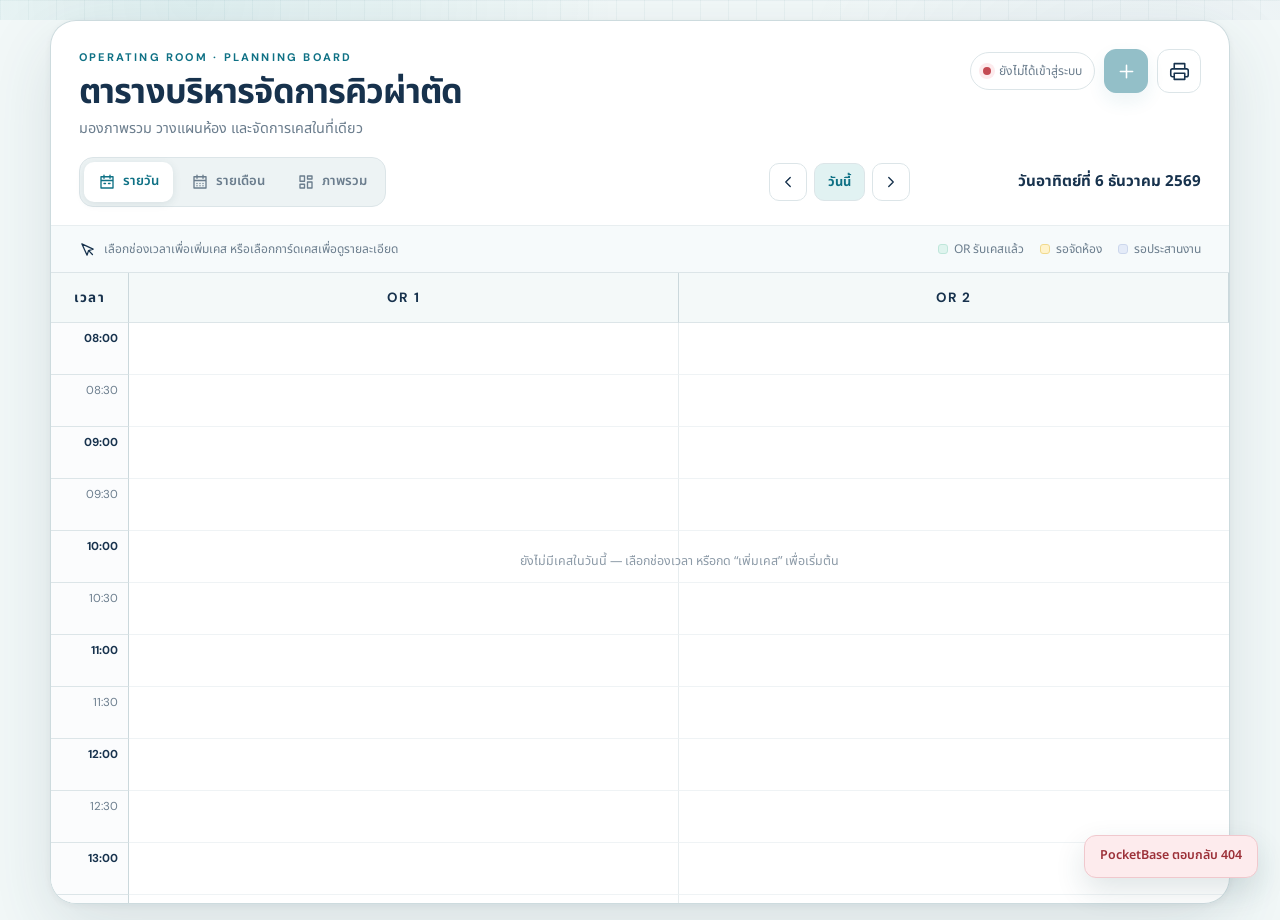
==== commit fe645e07: "feat: add registration" ====
--- a/index.html
+++ b/index.html
@@ -328,6 +328,10 @@
             <input id="auth-password" name="password" type="password" autocomplete="current-password" required />
           </label>
           <p id="auth-error" class="form-error" role="alert" hidden></p>
+          <p class="auth-register-link">
+            ยังไม่มีบัญชี?
+            <a href="./register.html">สร้างบัญชีใหม่</a>
+          </p>
           <div class="confirm-actions auth-actions">
             <button id="logout-button" class="button danger ghost" type="button" hidden>ออกจากระบบ</button>
             <button id="login-button" class="button primary" type="submit">เข้าสู่ระบบ</button>
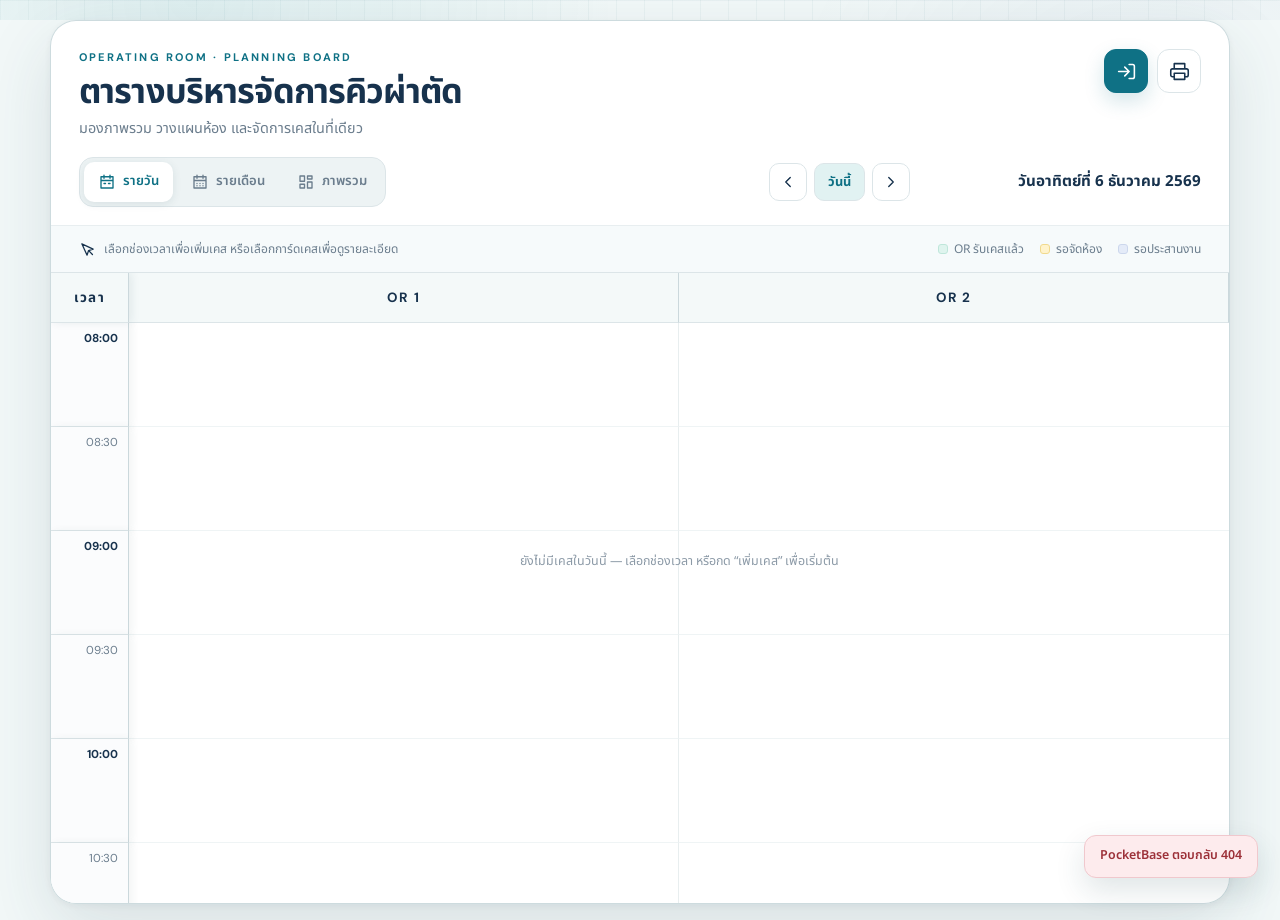
==== commit 4467d47e: "feat: add implant and status confirm" ====
--- a/index.html
+++ b/index.html
@@ -273,6 +273,18 @@
                 <option value="confirmed">OR รับเคสแล้ว</option>
                 <option value="waitlist">รอจัดห้อง</option>
                 <option value="coordination">รอประสานงาน</option>
+              </select>
+            </label>
+            <label class="field">
+              <span>Implant</span>
+              <input id="implant" name="implant" type="text" placeholder="กรอก Implant" autocomplete="off" required />
+            </label>
+            <label class="field">
+              <span>สถานะ Confirm</span>
+              <select id="status-confirm" name="status_confirm" required>
+                <option value="confirmed">✅ Confirm</option>
+                <option value="no-answer">📞 ไม่รับสาย</option>
+                <option value="cancelled">❌ ยกเลิก</option>
               </select>
             </label>
           </div>
--- a/styles.css
+++ b/styles.css
@@ -22,7 +22,7 @@
   --danger: #c44b53;
   --danger-soft: #fdebed;
   --shadow: 0 24px 70px rgba(35, 73, 86, 0.13), 0 2px 8px rgba(35, 73, 86, 0.06);
-  --slot-height: 52px;
+  --slot-height: 104px;
 }
 
 * {
@@ -406,7 +406,7 @@
   position: relative;
   display: grid;
   grid-template-columns: 78px minmax(310px, 1fr) minmax(310px, 1fr);
-  grid-template-rows: 50px repeat(24, var(--slot-height));
+  grid-template-rows: 50px repeat(var(--slot-count, 26), var(--slot-height));
   min-width: 700px;
 }
 
@@ -437,7 +437,16 @@
   border-right: 0;
 }
 
+.time-header {
+  left: 0;
+  z-index: 10;
+  box-shadow: 3px 0 8px rgba(31, 64, 73, 0.08);
+}
+
 .time-cell {
+  position: sticky;
+  left: 0;
+  z-index: 7;
   display: flex;
   align-items: flex-start;
   justify-content: flex-end;
@@ -447,6 +456,7 @@
   font-family: "DM Sans", sans-serif;
   font-size: 0.72rem;
   font-variant-numeric: tabular-nums;
+  box-shadow: 3px 0 8px rgba(31, 64, 73, 0.06);
 }
 
 .time-cell.full-hour {
@@ -530,10 +540,10 @@
 
 .case-card > * {
   max-width: 100%;
-  overflow: hidden;
   color: var(--ink);
-  text-overflow: ellipsis;
-  white-space: nowrap;
+  white-space: normal;
+  overflow-wrap: break-word;
+  word-break: break-word;
 }
 
 .case-time {
@@ -548,9 +558,19 @@
   font-weight: 700;
 }
 
-.case-procedure {
+.case-doctor,
+.case-procedure,
+.case-anesthesia {
   color: var(--muted);
   font-size: 0.68rem;
+}
+
+.case-doctor {
+  font-weight: 600;
+}
+
+.case-anesthesia {
+  font-size: 0.66rem;
 }
 
 .daily-empty {
@@ -659,45 +679,6 @@
   color: var(--muted);
   font-size: 0.68rem;
   font-weight: 600;
-}
-
-.month-cases {
-  display: flex;
-  flex-direction: column;
-  gap: 4px;
-  margin-top: 8px;
-}
-
-.month-case {
-  display: flex;
-  align-items: center;
-  gap: 5px;
-  min-width: 0;
-  color: var(--muted);
-  font-size: 0.65rem;
-}
-
-.month-case i {
-  width: 7px;
-  height: 7px;
-  flex: 0 0 auto;
-  border-radius: 2px;
-}
-
-.month-case i.confirmed { background: var(--confirmed); }
-.month-case i.waitlist { background: var(--waitlist); }
-.month-case i.coordination { background: var(--coordination); }
-
-.month-case span {
-  overflow: hidden;
-  text-overflow: ellipsis;
-  white-space: nowrap;
-}
-
-.more-cases {
-  color: var(--teal);
-  font-size: 0.64rem;
-  font-weight: 700;
 }
 
 .dashboard-panel {
@@ -1276,7 +1257,7 @@
 }
 
 @media (max-width: 720px) {
-  :root { --slot-height: 48px; }
+  :root { --slot-height: 96px; }
 
   .app-shell {
     width: 100%;
@@ -1361,19 +1342,6 @@
   .day-case-count {
     top: 9px;
     right: 6px;
-  }
-
-  .month-case { display: none; }
-
-  .month-cases {
-    flex-direction: row;
-    gap: 3px;
-    margin-top: 8px;
-  }
-
-  .month-cases::before {
-    color: var(--muted);
-    font-size: 0.62rem;
   }
 
   .metric-grid,
@@ -1484,11 +1452,15 @@
 
   .schedule-grid {
     grid-template-columns: 62px 1fr 1fr;
-    grid-template-rows: 34px repeat(24, 28px);
+    grid-template-rows: 34px repeat(var(--slot-count, 26), 28px);
     min-width: 0;
   }
 
-  .grid-header { position: static; }
+  .grid-header,
+  .time-cell {
+    position: static;
+    box-shadow: none;
+  }
 
   .case-card {
     margin: 1px 3px;
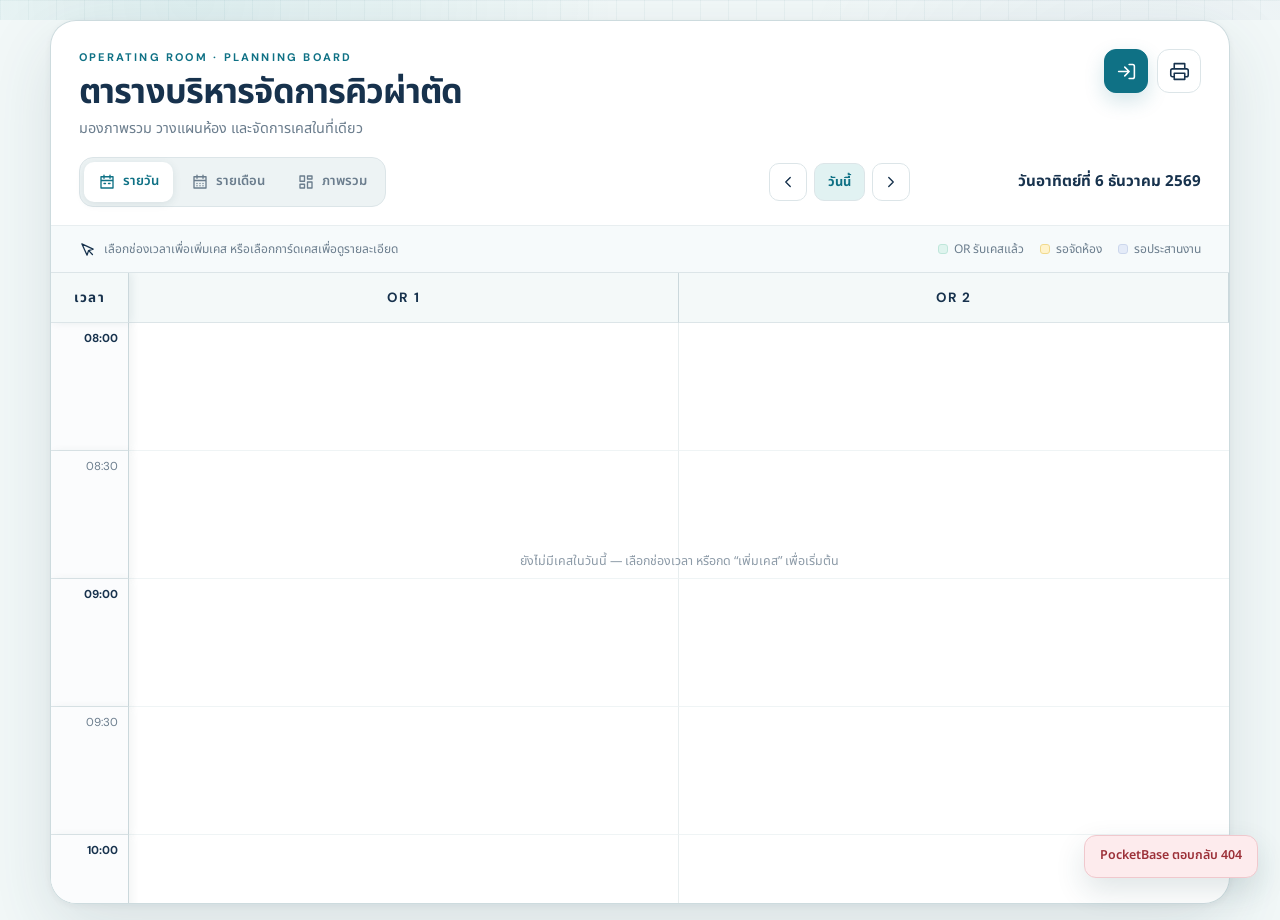
==== commit 8dce34ae: "chore: update style" ====
--- a/index.html
+++ b/index.html
@@ -9,9 +9,10 @@
     />
     <meta name="theme-color" content="#0f7185" />
     <title>OR Planning Board</title>
-    <link rel="stylesheet" href="./styles.css" />
-    <script src="./config.js" defer></script>
-    <script src="./app.js" defer></script>
+    <!-- Keep this cache-busting timestamp aligned with register.html after every deployed code change. -->
+    <link rel="stylesheet" href="./styles.css?v=202608291245" />
+    <script src="./config.js?v=202608291245" defer></script>
+    <script src="./app.js?v=202608291245" defer></script>
   </head>
   <body>
     <div class="page-grid" aria-hidden="true"></div>
@@ -281,7 +282,7 @@
             </label>
             <label class="field">
               <span>สถานะ Confirm</span>
-              <select id="status-confirm" name="status_confirm" required>
+              <select id="status-confirm" name="statusConfirm" required>
                 <option value="confirmed">✅ Confirm</option>
                 <option value="no-answer">📞 ไม่รับสาย</option>
                 <option value="cancelled">❌ ยกเลิก</option>
--- a/styles.css
+++ b/styles.css
@@ -22,7 +22,7 @@
   --danger: #c44b53;
   --danger-soft: #fdebed;
   --shadow: 0 24px 70px rgba(35, 73, 86, 0.13), 0 2px 8px rgba(35, 73, 86, 0.06);
-  --slot-height: 104px;
+  --slot-height: 128px;
 }
 
 * {
@@ -560,7 +560,8 @@
 
 .case-doctor,
 .case-procedure,
-.case-anesthesia {
+.case-anesthesia,
+.case-implant {
   color: var(--muted);
   font-size: 0.68rem;
 }
@@ -1257,7 +1258,7 @@
 }
 
 @media (max-width: 720px) {
-  :root { --slot-height: 96px; }
+  :root { --slot-height: 128px; }
 
   .app-shell {
     width: 100%;
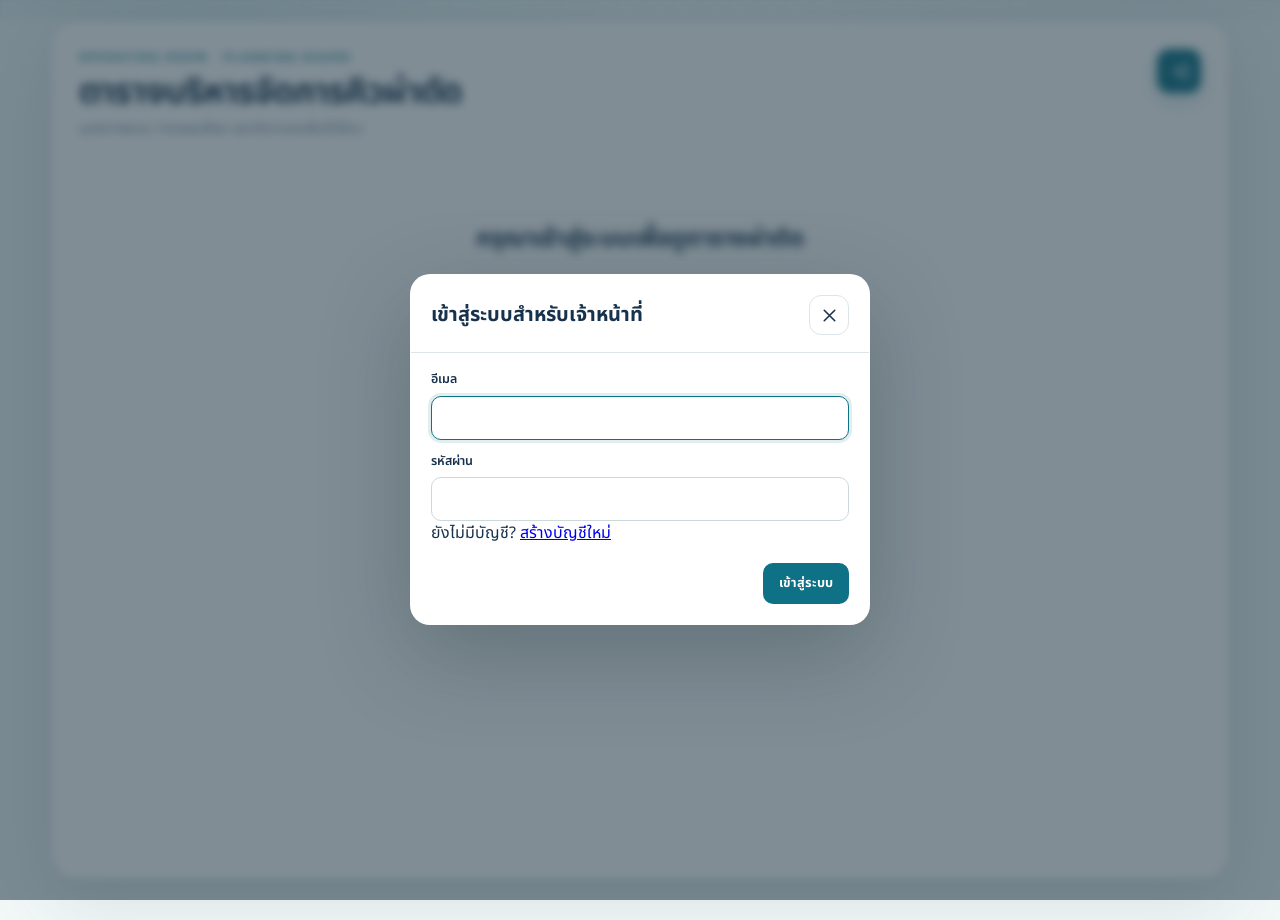
==== commit 3ede9410: "Require login to view the planning board and case API" ====
--- a/index.html
+++ b/index.html
@@ -10,9 +10,9 @@
     <meta name="theme-color" content="#0f7185" />
     <title>OR Planning Board</title>
     <!-- Keep this cache-busting timestamp aligned with register.html after every deployed code change. -->
-    <link rel="stylesheet" href="./styles.css?v=202608291245" />
-    <script src="./config.js?v=202608291245" defer></script>
-    <script src="./app.js?v=202608291245" defer></script>
+    <link rel="stylesheet" href="./styles.css?v=202610181300" />
+    <script src="./config.js?v=202610181300" defer></script>
+    <script src="./app.js?v=202610181300" defer></script>
   </head>
   <body>
     <div class="page-grid" aria-hidden="true"></div>
@@ -28,6 +28,7 @@
         <div class="header-actions">
           <button
             id="sync-status"
+            hidden
             class="sync-chip"
             type="button"
             aria-label="สถานะการจัดเก็บข้อมูล"
@@ -48,6 +49,7 @@
           </button>
           <button
             id="print-button"
+            hidden
             class="icon-button"
             type="button"
             aria-label="พิมพ์ตาราง"
@@ -61,6 +63,13 @@
         </div>
       </header>
 
+      <section id="login-notice" class="login-notice" aria-labelledby="login-notice-title">
+        <h2 id="login-notice-title">กรุณาเข้าสู่ระบบเพื่อดูตารางผ่าตัด</h2>
+        <p>ตารางนัดหมายและรายละเอียดเคสจะแสดงหลังเข้าสู่ระบบสำเร็จ</p>
+        <button id="board-login-button" class="button primary" type="button">เข้าสู่ระบบ</button>
+      </section>
+
+      <div id="board-content" hidden>
       <section class="planner-toolbar" aria-label="ตัวควบคุมตาราง">
         <nav class="view-switcher" aria-label="เลือกรูปแบบการแสดงตาราง">
           <button class="view-tab active" type="button" data-view="daily" aria-label="รายวัน" aria-pressed="true">
@@ -188,6 +197,7 @@
           </article>
         </div>
       </section>
+      </div>
     </main>
 
     <div id="case-modal" class="modal" hidden>
--- a/styles.css
+++ b/styles.css
@@ -99,6 +99,20 @@
   padding: 28px 28px 18px;
 }
 
+.login-notice {
+  padding: 64px 24px;
+  text-align: center;
+}
+
+.login-notice h2 {
+  font-size: clamp(1.15rem, 3vw, 1.5rem);
+}
+
+.login-notice p {
+  margin-bottom: 24px;
+  color: var(--muted);
+}
+
 .title-wrap {
   min-width: 0;
 }
@@ -1270,19 +1284,29 @@
 
   .app-header {
     align-items: center;
+    flex-wrap: wrap;
     padding: 20px 16px 14px;
   }
 
-  .subtitle,
+  .subtitle {
+    display: none;
+  }
+
   .sync-chip {
-    display: none;
+    min-width: 0;
+    flex: 1;
+  }
+
+  #sync-status-label {
+    overflow: hidden;
+    text-overflow: ellipsis;
   }
 
   h1 { font-size: 1.42rem; }
 
   .eyebrow { font-size: 0.57rem; }
 
-  .header-actions { gap: 7px; }
+  .header-actions { width: 100%; gap: 7px; }
 
   .icon-button {
     width: 40px;
